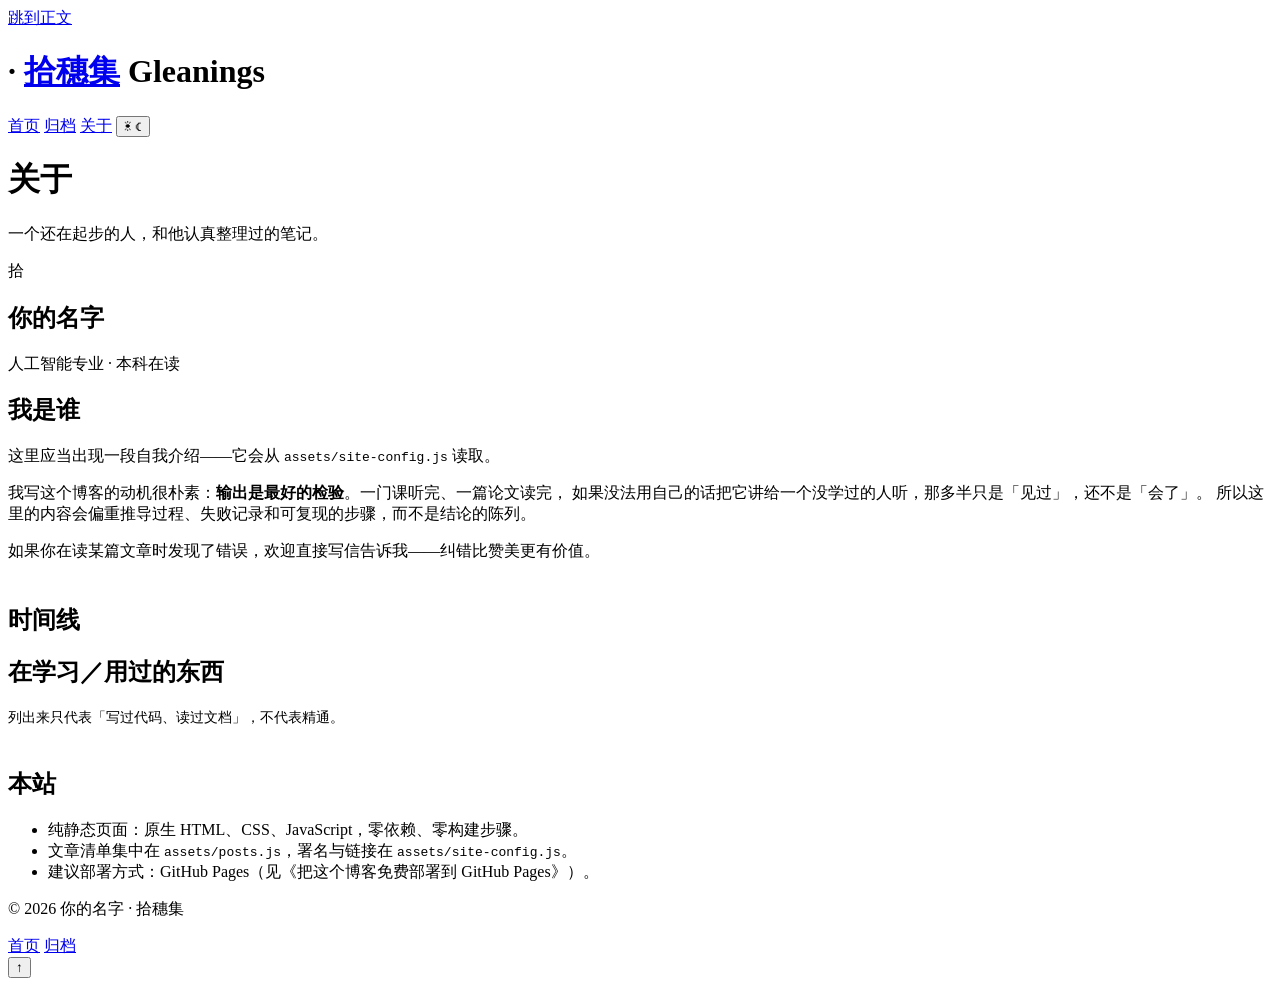
==== about.html @ c987ae2e "Add files via upload" ====
<!doctype html>
<html lang="zh-CN">
<head>
<meta charset="utf-8">
<meta name="viewport" content="width=device-width, initial-scale=1">
<title>关于 · 拾穗集</title>
<meta name="description" content="关于本站与作者：一名人工智能专业本科生的学习记录。">
<link rel="icon" href="data:image/svg+xml,%3Csvg xmlns='http://www.w3.org/2000/svg' viewBox='0 0 32 32'%3E%3Ctext y='26' font-size='26'%3E%F0%9F%8C%BE%3C/text%3E%3C/svg%3E">
<link rel="stylesheet" href="assets/style.css">
<script>
  (function () {
    try {
      var t = localStorage.getItem("theme");
      if (t !== "light" && t !== "dark") {
        t = window.matchMedia("(prefers-color-scheme: dark)").matches ? "dark" : "light";
      }
      document.documentElement.dataset.theme = t;
    } catch (e) { document.documentElement.dataset.theme = "light"; }
  })();
</script>
</head>
<body data-page="about" data-root="">

<a class="skip-link" href="#main">跳到正文</a>

<header class="site-header">
  <div class="container inner">
    <h1 class="site-title">
      <span class="dot">·</span>
      <a href="index.html">拾穗集</a>
      <span class="sub">Gleanings</span>
    </h1>
    <nav class="site-nav" aria-label="主导航">
      <a href="index.html">首页</a>
      <a href="archive.html">归档</a>
      <a href="about.html" aria-current="page">关于</a>
      <button class="icon-btn theme-toggle" id="themeToggle" type="button" aria-label="切换主题">
        <span class="sun" aria-hidden="true">☀</span>
        <span class="moon" aria-hidden="true">☾</span>
      </button>
    </nav>
  </div>
</header>

<main id="main">
  <div class="container">
    <div class="page-head">
      <h1>关于</h1>
      <p>一个还在起步的人，和他认真整理过的笔记。</p>
    </div>

    <div class="about-grid">
      <aside class="profile-card">
        <div class="avatar" id="profileAvatar">拾</div>
        <h2 class="name" id="profileName">你的名字</h2>
        <p class="role" id="profileRole">人工智能专业 · 本科在读</p>
        <div class="profile-links" id="profileLinks"><!-- 由 site.js 注入 --></div>
      </aside>

      <div>
        <section class="prose" style="max-width:none">
          <h2>我是谁</h2>
          <p id="profileBio">
            这里应当出现一段自我介绍——它会从 <code>assets/site-config.js</code> 读取。
          </p>
          <p>
            我写这个博客的动机很朴素：<strong>输出是最好的检验</strong>。一门课听完、一篇论文读完，
            如果没法用自己的话把它讲给一个没学过的人听，那多半只是「见过」，还不是「会了」。
            所以这里的内容会偏重推导过程、失败记录和可复现的步骤，而不是结论的陈列。
          </p>
          <p>
            如果你在读某篇文章时发现了错误，欢迎直接写信告诉我——纠错比赞美更有价值。
          </p>
        </section>

        <section style="margin-top:2.6rem">
          <h2 class="block-title">时间线</h2>
          <ul class="timeline" id="profileTimeline"><!-- 由 site.js 注入 --></ul>
        </section>

        <section style="margin-top:1rem">
          <h2 class="block-title">在学习／用过的东西</h2>
          <ul class="skill-list" id="profileSkills"><!-- 由 site.js 注入 --></ul>
          <p style="color:var(--muted);font-size:.9rem;margin-top:1rem">
            列出来只代表「写过代码、读过文档」，不代表精通。
          </p>
        </section>

        <section style="margin-top:2.6rem">
          <h2 class="block-title">本站</h2>
          <ul>
            <li>纯静态页面：原生 HTML、CSS、JavaScript，零依赖、零构建步骤。</li>
            <li>文章清单集中在 <code>assets/posts.js</code>，署名与链接在 <code>assets/site-config.js</code>。</li>
            <li>建议部署方式：GitHub Pages（见《把这个博客免费部署到 GitHub Pages》）。</li>
          </ul>
        </section>
      </div>
    </div>
  </div>
</main>

<footer class="site-footer">
  <div class="container inner">
    <p>© <span data-year>2026</span> <span data-site-author>你的名字</span> · 拾穗集</p>
    <nav aria-label="页脚导航">
      <a href="index.html">首页</a>
      <a href="archive.html">归档</a>
    </nav>
  </div>
</footer>

<button class="to-top" id="toTop" type="button" aria-label="回到顶部">↑</button>

<script src="assets/posts.js"></script>
<script src="assets/site-config.js"></script>
<script src="assets/site.js"></script>
</body>
</html>
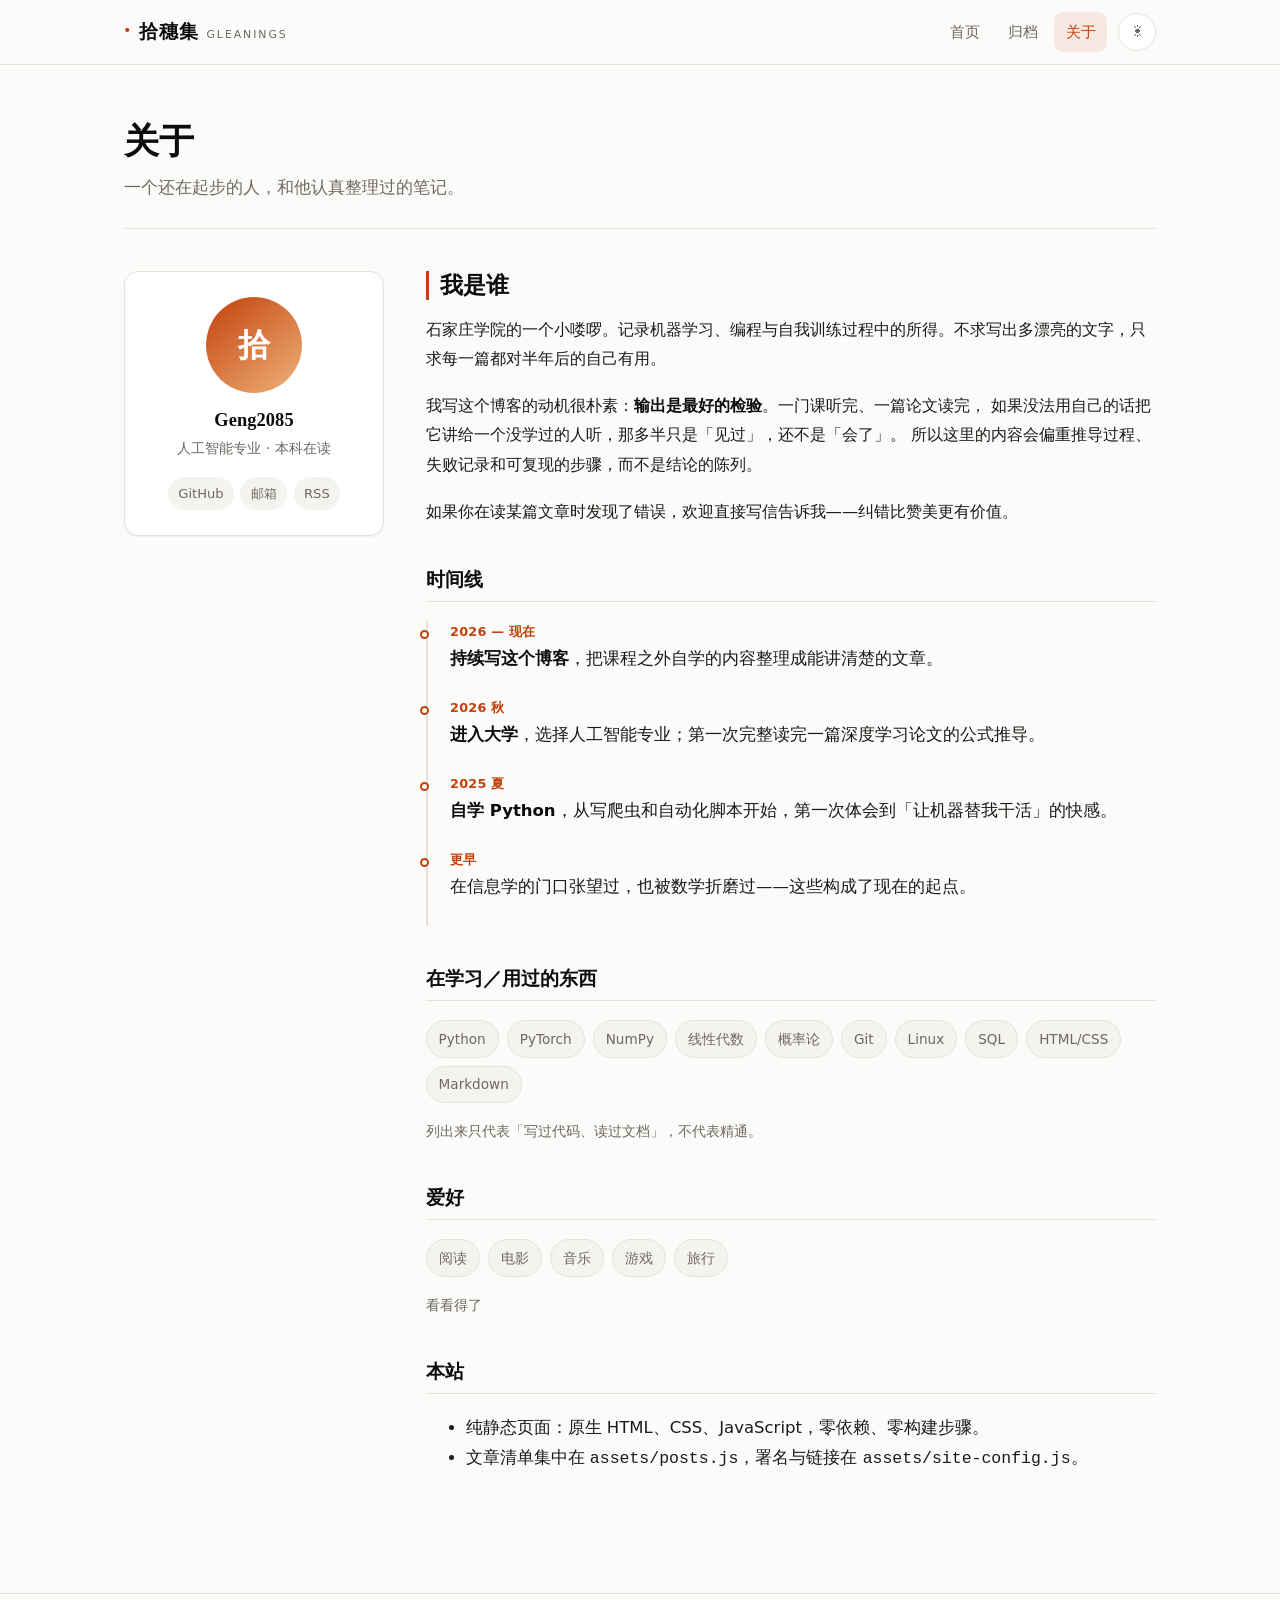
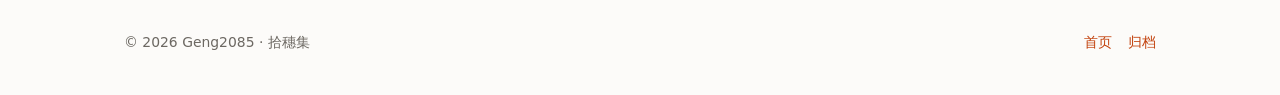
==== commit 7cf794e3: "update files" ====
--- a/about.html
+++ b/about.html
@@ -86,12 +86,19 @@
           </p>
         </section>
 
+        <section style="margin-top:1rem">
+          <h2 class="block-title">爱好</h2>
+          <ul class="hobby-list" id="profileHobbies"><!-- 由 site.js 注入 --></ul>
+          <p style="color:var(--muted);font-size:.9rem;margin-top:1rem">
+            看看得了
+          </p>
+        </section>
+
         <section style="margin-top:2.6rem">
           <h2 class="block-title">本站</h2>
           <ul>
             <li>纯静态页面：原生 HTML、CSS、JavaScript，零依赖、零构建步骤。</li>
             <li>文章清单集中在 <code>assets/posts.js</code>，署名与链接在 <code>assets/site-config.js</code>。</li>
-            <li>建议部署方式：GitHub Pages（见《把这个博客免费部署到 GitHub Pages》）。</li>
           </ul>
         </section>
       </div>
--- a/assets/style.css
+++ b/assets/style.css
@@ -0,0 +1,518 @@
+/* ==========================================================================
+   拾穗集 · 个人博客样式表
+   原生 CSS，无构建、无依赖；亮/暗双主题通过 html[data-theme] 切换
+   ========================================================================== */
+
+/* ---------- 1. 设计令牌 ---------- */
+:root {
+  color-scheme: light;
+  --bg: #fcfbf9;
+  --bg-blur: rgba(252, 251, 249, .84);
+  --surface: #ffffff;
+  --surface-2: #f5f3ef;
+  --text: #1b1a18;
+  --text-strong: #0d0c0b;
+  --muted: #6c6862;
+  --border: #e6e2da;
+  --border-strong: #d5d0c5;
+  --accent: #c2410c;
+  --accent-hover: #9a3412;
+  --accent-soft: rgba(194, 65, 12, .10);
+  --code-bg: #f4f2ee;
+  --shadow-sm: 0 1px 2px rgba(24, 20, 14, .06);
+  --shadow-md: 0 2px 4px rgba(24, 20, 14, .05), 0 12px 28px rgba(24, 20, 14, .07);
+  --radius: 14px;
+  --radius-sm: 9px;
+  --maxw: 1080px;
+  --readw: 46rem;
+  --ease: cubic-bezier(.4, 0, .2, 1);
+}
+
+html[data-theme="dark"] {
+  color-scheme: dark;
+  --bg: #0e1013;
+  --bg-blur: rgba(14, 16, 19, .84);
+  --surface: #161a20;
+  --surface-2: #1c2129;
+  --text: #e9e7e4;
+  --text-strong: #fbfaf8;
+  --muted: #98a0aa;
+  --border: #252b34;
+  --border-strong: #333b46;
+  --accent: #fb923c;
+  --accent-hover: #fdba74;
+  --accent-soft: rgba(251, 146, 60, .14);
+  --code-bg: #12161b;
+  --shadow-sm: 0 1px 2px rgba(0, 0, 0, .5);
+  --shadow-md: 0 2px 4px rgba(0, 0, 0, .4), 0 14px 32px rgba(0, 0, 0, .45);
+}
+
+/* ---------- 2. 基础排版 ---------- */
+*, *::before, *::after { box-sizing: border-box; }
+
+html { -webkit-text-size-adjust: 100%; scroll-behavior: smooth; }
+
+body {
+  margin: 0;
+  background: var(--bg);
+  color: var(--text);
+  font-family: system-ui, -apple-system, "Segoe UI", "PingFang SC",
+    "Hiragino Sans GB", "Microsoft YaHei", "Noto Sans SC", sans-serif;
+  font-size: 16.5px;
+  line-height: 1.78;
+  -webkit-font-smoothing: antialiased;
+  text-rendering: optimizeLegibility;
+  transition: background-color .28s var(--ease), color .28s var(--ease);
+}
+
+h1, h2, h3, h4, .site-title, .hero-title, .card-title, .post-title {
+  font-family: Georgia, "Noto Serif SC", "Songti SC", "Source Han Serif SC", serif;
+  font-weight: 700;
+  line-height: 1.3;
+  letter-spacing: .005em;
+  color: var(--text-strong);
+  margin: 0 0 .5em;
+}
+
+p { margin: 0 0 1.15em; }
+
+a { color: var(--accent); text-decoration: none; }
+a:hover { color: var(--accent-hover); text-decoration: underline; text-underline-offset: 3px; }
+
+img { max-width: 100%; height: auto; display: block; }
+
+hr { border: 0; border-top: 1px solid var(--border); margin: 2.5rem 0; }
+
+::selection { background: var(--accent-soft); }
+
+:focus-visible {
+  outline: 2px solid var(--accent);
+  outline-offset: 3px;
+  border-radius: 4px;
+}
+
+.container { width: 100%; max-width: var(--maxw); margin: 0 auto; padding: 0 24px; }
+
+.skip-link {
+  position: absolute; left: -9999px; top: 0; z-index: 100;
+  background: var(--accent); color: #fff; padding: .6rem 1rem;
+}
+.skip-link:focus { left: 12px; top: 12px; }
+
+.sr-only {
+  position: absolute; width: 1px; height: 1px; padding: 0; margin: -1px;
+  overflow: hidden; clip: rect(0, 0, 0, 0); white-space: nowrap; border: 0;
+}
+
+/* ---------- 3. 顶栏 ---------- */
+.site-header {
+  position: sticky; top: 0; z-index: 50;
+  background: var(--bg-blur);
+  -webkit-backdrop-filter: saturate(1.6) blur(14px);
+  backdrop-filter: saturate(1.6) blur(14px);
+  border-bottom: 1px solid var(--border);
+}
+
+.site-header .inner {
+  display: flex; align-items: center; justify-content: space-between;
+  gap: 1rem; min-height: 64px;
+}
+
+.site-title {
+  margin: 0; font-size: 1.16rem; letter-spacing: .04em;
+  display: inline-flex; align-items: baseline; gap: .5rem;
+}
+.site-title a { color: var(--text-strong); }
+.site-title a:hover { text-decoration: none; color: var(--accent); }
+.site-title .dot { color: var(--accent); font-size: 1.4em; line-height: 0; }
+.site-title .sub {
+  font-family: system-ui, sans-serif; font-size: .68rem; font-weight: 500;
+  letter-spacing: .18em; text-transform: uppercase; color: var(--muted);
+}
+
+.site-nav { display: flex; align-items: center; gap: .35rem; }
+.site-nav a {
+  color: var(--muted); font-size: .94rem; padding: .4rem .7rem;
+  border-radius: var(--radius-sm); transition: color .18s, background-color .18s;
+}
+.site-nav a:hover { color: var(--text-strong); background: var(--surface-2); text-decoration: none; }
+.site-nav a[aria-current="page"] { color: var(--accent); background: var(--accent-soft); }
+
+.icon-btn {
+  display: inline-flex; align-items: center; justify-content: center;
+  width: 38px; height: 38px; margin-left: .35rem;
+  border: 1px solid var(--border); border-radius: 50%;
+  background: var(--surface); color: var(--muted);
+  font-size: 1rem; cursor: pointer; transition: all .18s var(--ease);
+}
+.icon-btn:hover { color: var(--accent); border-color: var(--border-strong); transform: translateY(-1px); }
+.theme-toggle .moon { display: none; }
+html[data-theme="dark"] .theme-toggle .sun { display: none; }
+html[data-theme="dark"] .theme-toggle .moon { display: inline; }
+
+/* ---------- 4. 首页 Hero ---------- */
+.hero { padding: 4.5rem 0 3rem; border-bottom: 1px solid var(--border); }
+.hero-eyebrow {
+  font-size: .74rem; letter-spacing: .22em; text-transform: uppercase;
+  color: var(--accent); font-weight: 600; margin-bottom: 1rem;
+}
+.hero-title { font-size: clamp(2rem, 5.2vw, 3rem); margin-bottom: 1rem; }
+.hero-title em { font-style: normal; color: var(--accent); }
+.hero-lead {
+  max-width: 40rem; font-size: 1.08rem; color: var(--muted); margin-bottom: 1.8rem;
+}
+.hero-meta { display: flex; flex-wrap: wrap; gap: .5rem 1.6rem; font-size: .88rem; color: var(--muted); }
+.hero-meta strong { color: var(--text); font-weight: 600; }
+
+/* ---------- 5. 工具条：搜索 + 标签 ---------- */
+.toolbar {
+  display: flex; flex-wrap: wrap; align-items: center; gap: .75rem;
+  padding: 1.6rem 0 .4rem;
+}
+.search-box { position: relative; flex: 1 1 260px; max-width: 360px; }
+.search-box input {
+  width: 100%; padding: .62rem .9rem .62rem 2.3rem;
+  font: inherit; font-size: .94rem; color: var(--text);
+  background: var(--surface); border: 1px solid var(--border);
+  border-radius: 999px; transition: border-color .18s, box-shadow .18s;
+}
+.search-box input::placeholder { color: var(--muted); }
+.search-box input:focus {
+  outline: none; border-color: var(--accent);
+  box-shadow: 0 0 0 3px var(--accent-soft);
+}
+.search-box .icon {
+  position: absolute; left: .85rem; top: 50%; transform: translateY(-50%);
+  color: var(--muted); font-size: .95rem; pointer-events: none;
+}
+
+.tag-filters { display: flex; flex-wrap: wrap; gap: .45rem; }
+.tag-btn {
+  font: inherit; font-size: .84rem; line-height: 1;
+  padding: .46rem .8rem; cursor: pointer;
+  color: var(--muted); background: var(--surface);
+  border: 1px solid var(--border); border-radius: 999px;
+  transition: all .18s var(--ease);
+}
+.tag-btn:hover { color: var(--text-strong); border-color: var(--border-strong); }
+.tag-btn[aria-pressed="true"] {
+  color: var(--accent); background: var(--accent-soft);
+  border-color: transparent; font-weight: 600;
+}
+
+/* ---------- 6. 文章卡片 ---------- */
+.section-head {
+  display: flex; align-items: baseline; justify-content: space-between;
+  gap: 1rem; margin: 2.6rem 0 1.2rem;
+}
+.section-head h2 { margin: 0; font-size: 1.25rem; letter-spacing: .02em; }
+.section-head .hint { font-size: .85rem; color: var(--muted); }
+
+.card-grid {
+  display: grid; gap: 1.1rem;
+  grid-template-columns: repeat(auto-fill, minmax(320px, 1fr));
+  padding-bottom: 1rem;
+}
+
+.card {
+  position: relative; display: flex; flex-direction: column;
+  padding: 1.5rem 1.6rem 1.4rem;
+  background: var(--surface); border: 1px solid var(--border);
+  border-radius: var(--radius); box-shadow: var(--shadow-sm);
+  transition: transform .22s var(--ease), box-shadow .22s var(--ease),
+              border-color .22s var(--ease);
+}
+.card:hover {
+  transform: translateY(-3px);
+  box-shadow: var(--shadow-md);
+  border-color: var(--border-strong);
+}
+.card.is-featured { grid-column: 1 / -1; }
+.card.is-featured .card-title { font-size: clamp(1.3rem, 2.6vw, 1.7rem); }
+
+.card-meta {
+  display: flex; align-items: center; gap: .6rem; flex-wrap: wrap;
+  font-size: .8rem; color: var(--muted); margin-bottom: .7rem;
+  font-variant-numeric: tabular-nums;
+}
+.card-meta .sep { opacity: .45; }
+.card-badge {
+  font-size: .7rem; letter-spacing: .1em; text-transform: uppercase;
+  font-weight: 700; color: var(--accent); background: var(--accent-soft);
+  padding: .2rem .55rem; border-radius: 999px;
+}
+
+.card-title { font-size: 1.16rem; margin-bottom: .55rem; }
+.card-title a { color: inherit; }
+.card-title a::after { content: ""; position: absolute; inset: 0; }  /* 整卡可点 */
+.card:hover .card-title a { color: var(--accent); text-decoration: none; }
+
+.card-excerpt { color: var(--muted); font-size: .95rem; margin-bottom: 1.1rem; }
+
+.card-foot {
+  margin-top: auto; display: flex; align-items: center; justify-content: space-between;
+  gap: .8rem; font-size: .8rem; color: var(--muted);
+}
+.tag-list { display: flex; flex-wrap: wrap; gap: .35rem; list-style: none; margin: 0; padding: 0; }
+.tag-list li {
+  font-size: .76rem; color: var(--muted);
+  background: var(--surface-2); border-radius: 999px; padding: .18rem .6rem;
+}
+
+.empty-state {
+  padding: 3rem 1rem; text-align: center; color: var(--muted);
+  border: 1px dashed var(--border-strong); border-radius: var(--radius);
+}
+
+/* ---------- 7. 文章正文 ---------- */
+.post-header { padding: 3.2rem 0 1.6rem; border-bottom: 1px solid var(--border); }
+.breadcrumb { font-size: .84rem; color: var(--muted); margin-bottom: 1.1rem; }
+.breadcrumb a { color: var(--muted); }
+.breadcrumb a:hover { color: var(--accent); }
+.post-title { font-size: clamp(1.7rem, 4.2vw, 2.4rem); margin-bottom: .8rem; }
+.post-meta {
+  display: flex; flex-wrap: wrap; gap: .5rem 1.1rem;
+  font-size: .87rem; color: var(--muted); font-variant-numeric: tabular-nums;
+}
+
+.post-layout {
+  display: grid; gap: 3rem; padding: 2.6rem 0 3rem;
+  grid-template-columns: minmax(0, 1fr);
+}
+@media (min-width: 1040px) {
+  .post-layout { grid-template-columns: minmax(0, 1fr) 210px; }
+}
+
+.prose { max-width: var(--readw); font-size: 1.02rem; }
+.prose > h2 {
+  font-size: 1.42rem; margin: 2.6rem 0 .9rem; padding-left: .7rem;
+  border-left: 3px solid var(--accent);
+}
+.prose > h3 { font-size: 1.14rem; margin: 2rem 0 .7rem; }
+.prose > h2:first-child, .prose > h3:first-child { margin-top: 0; }
+.prose ul, .prose ol { padding-left: 1.3rem; margin: 0 0 1.2em; }
+.prose li { margin-bottom: .4rem; }
+.prose li::marker { color: var(--accent); }
+.prose strong { color: var(--text-strong); font-weight: 600; }
+
+.prose blockquote {
+  margin: 1.6rem 0; padding: .9rem 1.2rem;
+  background: var(--surface-2); border-left: 3px solid var(--border-strong);
+  border-radius: 0 var(--radius-sm) var(--radius-sm) 0;
+  color: var(--muted); font-size: .97rem;
+}
+.prose blockquote p:last-child { margin-bottom: 0; }
+
+.prose code {
+  font-family: "SFMono-Regular", Consolas, "Liberation Mono", Menlo, monospace;
+  font-size: .88em; background: var(--code-bg);
+  padding: .15em .4em; border-radius: 5px;
+  border: 1px solid var(--border);
+}
+
+.code-block { position: relative; margin: 1.5rem 0; }
+.code-block pre {
+  margin: 0; padding: 1.1rem 1.2rem; overflow-x: auto;
+  background: var(--code-bg); border: 1px solid var(--border);
+  border-radius: var(--radius-sm); line-height: 1.65;
+}
+.code-block pre code {
+  background: none; border: 0; padding: 0; font-size: .86rem;
+}
+.code-block .lang {
+  position: absolute; top: .55rem; right: 4.4rem;
+  font-size: .68rem; letter-spacing: .1em; text-transform: uppercase; color: var(--muted);
+}
+.code-copy {
+  position: absolute; top: .45rem; right: .6rem;
+  font: inherit; font-size: .72rem; cursor: pointer;
+  padding: .25rem .55rem; border-radius: 6px;
+  color: var(--muted); background: var(--surface);
+  border: 1px solid var(--border); opacity: 0; transition: opacity .18s, color .18s;
+}
+.code-block:hover .code-copy, .code-copy:focus-visible { opacity: 1; }
+.code-copy:hover { color: var(--accent); }
+
+.prose table { width: 100%; border-collapse: collapse; margin: 1.5rem 0; font-size: .93rem; }
+.prose th, .prose td { padding: .6rem .8rem; border-bottom: 1px solid var(--border); text-align: left; }
+.prose th { font-weight: 600; color: var(--text-strong); background: var(--surface-2); }
+.prose tbody tr:hover { background: var(--surface-2); }
+
+.callout {
+  display: flex; gap: .8rem; margin: 1.6rem 0; padding: 1rem 1.2rem;
+  background: var(--accent-soft); border-radius: var(--radius-sm);
+  font-size: .95rem;
+}
+.callout .ico { flex: none; }
+.callout p:last-child { margin-bottom: 0; }
+
+/* 目录 */
+.toc { display: none; }
+@media (min-width: 1040px) {
+  .toc { display: block; position: sticky; top: 88px; align-self: start; font-size: .86rem; }
+}
+.toc h2 {
+  font-family: system-ui, sans-serif; font-size: .72rem; letter-spacing: .16em;
+  text-transform: uppercase; color: var(--muted); margin-bottom: .7rem;
+}
+.toc ol { list-style: none; margin: 0; padding: 0; border-left: 1px solid var(--border); }
+.toc li { margin: 0; }
+.toc a {
+  display: block; padding: .3rem 0 .3rem .8rem; margin-left: -1px;
+  color: var(--muted); border-left: 2px solid transparent; line-height: 1.5;
+}
+.toc a:hover { color: var(--text-strong); text-decoration: none; }
+.toc a.active { color: var(--accent); border-left-color: var(--accent); font-weight: 600; }
+.toc .lvl-3 a { padding-left: 1.6rem; font-size: .93em; }
+
+/* 上/下一篇 */
+.post-nav {
+  display: grid; gap: 1rem; grid-template-columns: 1fr;
+  padding: 2rem 0 1rem; border-top: 1px solid var(--border);
+}
+@media (min-width: 720px) { .post-nav { grid-template-columns: 1fr 1fr; } }
+.post-nav a {
+  display: block; padding: 1rem 1.2rem; background: var(--surface);
+  border: 1px solid var(--border); border-radius: var(--radius);
+  transition: border-color .18s, transform .18s var(--ease);
+}
+.post-nav a:hover { border-color: var(--accent); transform: translateY(-2px); text-decoration: none; }
+.post-nav .dir { font-size: .76rem; letter-spacing: .12em; text-transform: uppercase; color: var(--muted); }
+.post-nav .ttl { display: block; margin-top: .3rem; color: var(--text-strong); font-weight: 600; }
+.post-nav .next { text-align: right; }
+
+/* ---------- 8. 归档页 ---------- */
+.page-head { padding: 3.4rem 0 1.6rem; border-bottom: 1px solid var(--border); }
+.page-head h1 { font-size: clamp(1.7rem, 4vw, 2.2rem); margin-bottom: .5rem; }
+.page-head p { color: var(--muted); max-width: 40rem; margin: 0; }
+
+.year-group { margin-top: 2.4rem; }
+.year-label {
+  font-family: Georgia, serif; font-size: 1.5rem; color: var(--accent);
+  display: flex; align-items: center; gap: .8rem; margin-bottom: 1rem;
+  font-variant-numeric: tabular-nums;
+}
+.year-label::after { content: ""; flex: 1; height: 1px; background: var(--border); }
+
+.archive-list { list-style: none; margin: 0; padding: 0; }
+.archive-list li {
+  display: flex; align-items: baseline; gap: 1rem;
+  padding: .7rem .2rem; border-bottom: 1px solid var(--border);
+}
+.archive-list .date {
+  flex: none; width: 5.2rem; color: var(--muted); font-size: .85rem;
+  font-variant-numeric: tabular-nums;
+}
+.archive-list .ttl { flex: 1; min-width: 0; }
+.archive-list .ttl a { color: var(--text); font-weight: 500; }
+.archive-list .ttl a:hover { color: var(--accent); }
+.archive-list .tags { flex: none; color: var(--muted); font-size: .82rem; }
+@media (max-width: 640px) {
+  .archive-list li { flex-wrap: wrap; gap: .2rem .8rem; }
+  .archive-list .tags { display: none; }
+}
+
+/* ---------- 9. 关于页 ---------- */
+.block-title {
+  font-size: 1.2rem; margin: 2.6rem 0 1.2rem;
+  padding-bottom: .5rem; border-bottom: 1px solid var(--border);
+}
+.about-grid > div > section:first-child .block-title { margin-top: 1rem; }
+
+.about-grid {
+  display: grid; gap: 2.6rem; padding: 2.6rem 0 3rem;
+  grid-template-columns: minmax(0, 1fr);
+}
+@media (min-width: 900px) { .about-grid { grid-template-columns: 260px minmax(0, 1fr); } }
+
+.profile-card {
+  padding: 1.6rem; text-align: center;
+  background: var(--surface); border: 1px solid var(--border);
+  border-radius: var(--radius); box-shadow: var(--shadow-sm); align-self: start;
+}
+.avatar {
+  width: 96px; height: 96px; margin: 0 auto 1rem; border-radius: 50%;
+  display: grid; place-items: center;
+  background: linear-gradient(140deg, var(--accent), #f0b27a);
+  color: #fff; font-family: Georgia, serif; font-size: 2rem; font-weight: 700;
+}
+.profile-card .name { font-size: 1.15rem; margin-bottom: .2rem; }
+.profile-card .role { font-size: .86rem; color: var(--muted); margin-bottom: 1rem; }
+.profile-links { display: flex; flex-wrap: wrap; justify-content: center; gap: .4rem; }
+.profile-links a {
+  font-size: .82rem; padding: .3rem .65rem; border-radius: 999px;
+  background: var(--surface-2); color: var(--muted);
+}
+.profile-links a:hover { color: var(--accent); text-decoration: none; }
+
+.timeline { list-style: none; margin: 0; padding: 0 0 0 1.4rem; border-left: 2px solid var(--border); }
+.timeline li { position: relative; padding: 0 0 1.5rem; }
+.timeline li::before {
+  content: ""; position: absolute; left: -1.85rem; top: .55rem;
+  width: 9px; height: 9px; border-radius: 50%;
+  background: var(--bg); border: 2px solid var(--accent);
+}
+.timeline .when { font-size: .8rem; color: var(--accent); font-weight: 600; letter-spacing: .02em; }
+.timeline .what { color: var(--text); }
+.timeline .what strong { color: var(--text-strong); }
+
+.skill-list, .hobby-list { list-style: none; margin: 0; padding: 0; display: flex; flex-wrap: wrap; gap: .5rem; }
+.skill-list li, .hobby-list li {
+  font-size: .85rem; padding: .35rem .75rem; border-radius: 999px;
+  background: var(--surface-2); border: 1px solid var(--border); color: var(--muted);
+}
+
+/* ---------- 10. 页脚 / 进度条 / 回到顶部 ---------- */
+.reading-progress {
+  position: fixed; top: 0; left: 0; z-index: 60;
+  height: 3px; width: 0; background: var(--accent);
+  transition: width .1s linear;
+}
+
+.site-footer {
+  margin-top: 3.5rem; padding: 2.2rem 0 2.6rem;
+  border-top: 1px solid var(--border); color: var(--muted); font-size: .87rem;
+}
+.site-footer .inner {
+  display: flex; flex-wrap: wrap; gap: .8rem 1.5rem;
+  align-items: center; justify-content: space-between;
+}
+.site-footer p { margin: 0; }
+.site-footer nav { display: flex; gap: 1rem; }
+
+.to-top {
+  position: fixed; right: 22px; bottom: 22px; z-index: 55;
+  width: 42px; height: 42px; border-radius: 50%; cursor: pointer;
+  display: grid; place-items: center; font-size: 1rem;
+  color: var(--text); background: var(--surface);
+  border: 1px solid var(--border); box-shadow: var(--shadow-md);
+  opacity: 0; visibility: hidden; transform: translateY(8px);
+  transition: opacity .22s var(--ease), transform .22s var(--ease), visibility .22s;
+}
+.to-top.show { opacity: 1; visibility: visible; transform: none; }
+.to-top:hover { color: var(--accent); border-color: var(--accent); }
+
+/* ---------- 11. 动效降级 / 打印 ---------- */
+@media (prefers-reduced-motion: reduce) {
+  html { scroll-behavior: auto; }
+  *, *::before, *::after {
+    animation-duration: .001ms !important;
+    transition-duration: .001ms !important;
+  }
+}
+
+@media (max-width: 640px) {
+  body { font-size: 16px; }
+  .hero { padding: 3rem 0 2rem; }
+  .container { padding: 0 18px; }
+  .site-title .sub { display: none; }
+  .site-nav a { padding: .4rem .5rem; font-size: .88rem; }
+  .card { padding: 1.25rem 1.2rem; }
+  .code-copy { opacity: 1; }
+}
+
+@media print {
+  .site-header, .site-footer, .toc, .to-top, .reading-progress, .post-nav, .code-copy { display: none !important; }
+  body { background: #fff; color: #000; font-size: 12pt; }
+  .prose a { color: #000; text-decoration: underline; }
+}
